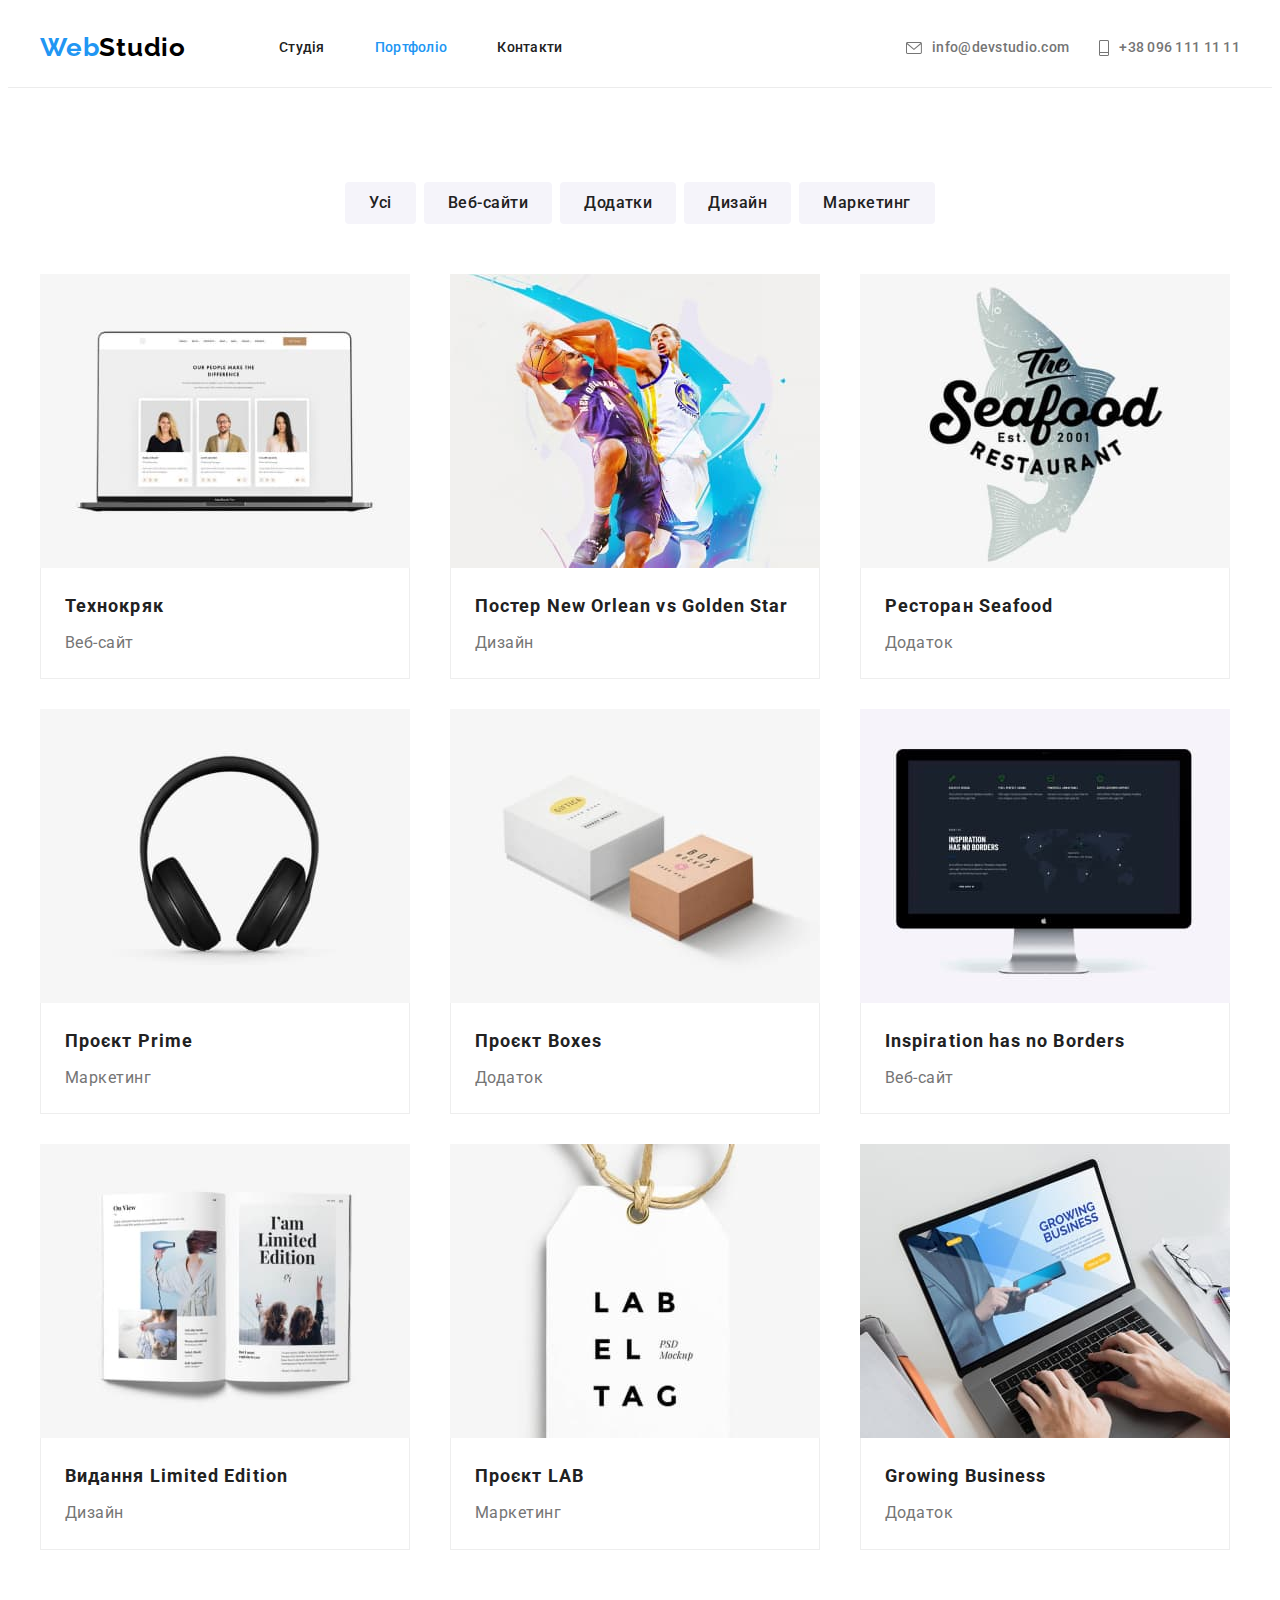
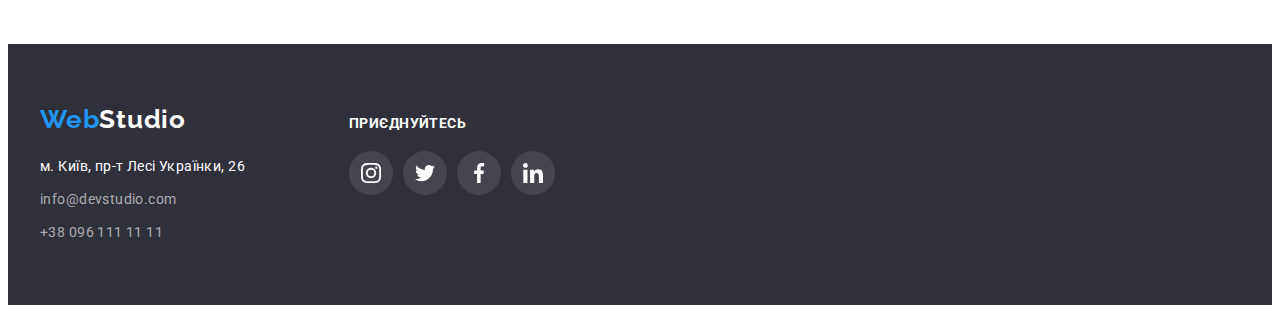
==== portfolio.html @ ee4d9ec9 "creating project" ====
<!DOCTYPE html>
<html lang="uk">
<head>
    <meta charset="UTF-8">
    <meta http-equiv="X-UA-Compatible" content="IE=edge">
    <meta name="viewport" content="width=device-width, initial-scale=1.0">
    <title>Portfolio</title>
    <link rel="stylesheet" href="https://cdnjs.cloudflare.com/ajax/libs/modern-normalize/1.1.0/modern-normalize.min.css" integrity="sha512-wpPYUAdjBVSE4KJnH1VR1HeZfpl1ub8YT/NKx4PuQ5NmX2tKuGu6U/JRp5y+Y8XG2tV+wKQpNHVUX03MfMFn9Q==" crossorigin="anonymous" referrerpolicy="no-referrer">
    <link rel="preconnect" href="https://fonts.googleapis.com">
    <link rel="preconnect" href="https://fonts.gstatic.com" crossorigin>
    <link href="https://fonts.googleapis.com/css2?family=Raleway:wght@700&family=Roboto:wght@400;500;700;900&display=swap" rel="stylesheet">
    <link rel="stylesheet" href="./css/styles.css">
</head>

<body>
    <header>
        <div class="container header-flex">
            <nav class="header-nav">
                <a class="link logo-link" href="./index.html">
                    Web<span class="logo-decor-header">Studio</span>
                </a>
                <ul class="list menu-list">
                    <li class="menu-item"><a class="link menu-item-link" href="./index.html">Студія</a></li>
                    <li class="menu-item"><a class="link menu-item-link current" href="./portfolio.html">Портфоліо</a></li>
                    <li class="menu-item"><a class="link menu-item-link" href="">Контакти</a></li>
                </ul>
            </nav>
            <ul class="list contacts-list">
                <li><a class="link contacts-link" href="mailto:info@devstudio.com">
                        <svg class="icon-email" width="16" height="12">
                            <use href="./images/icons/sprite.svg#icon-email"></use>
                        </svg>
                        info@devstudio.com</a></li>
                <li><a class="link contacts-link" href="tel:+380961111111">
                        <svg class="icon-phone" width="10" height="16">
                            <use href="./images/icons/sprite.svg#icon-phone"></use>
                        </svg>
                        +38 096 111 11 11</a></li>
            </ul>
        </div>
    </header>

    <main>
        <section class="section">
            <div class="container">
                <h1 class="visually-hidden">Портфоліо</h1>
                <ul class="list filter-list">
                    <li class="filter-list-item"><button class="btn filter-btn" type="button">Усі</button></li>
                    <li class="filter-list-item"><button class="btn filter-btn" type="button">Веб-сайти</button></li>
                    <li class="filter-list-item"><button class="btn filter-btn" type="button">Додатки</button></li>
                    <li class="filter-list-item"><button class="btn filter-btn" type="button">Дизайн</button></li>
                    <li class="filter-list-item"><button class="btn filter-btn" type="button">Маркетинг</button></li>
                </ul>
                
                <ul class="list portfolio-list">
                    <li class="portfolio-card">
                        <a class="link portfolio-link" href="/">
                            <img class="portfolio-img" src="./images/portfolio-img-01.jpg" alt="portfolio-img-01" width="370" height="294">
                            <div class="portfolio-card-text">
                                <h2 class="portfolio-title">Технокряк</h2>
                                <p class="portfolio-desc">Веб-сайт</p>
                            </div>
                        </a>
                    </li>
                    <li class="portfolio-card">
                        <a class="link portfolio-link" href="/">
                            <img class="portfolio-img" src="./images/portfolio-img-02.jpg" alt="portfolio-img-02" width="370" height="294">
                            <div class="portfolio-card-text">
                                <h2 class="portfolio-title">Постер New Orlean vs Golden Star</h2>
                                <p class="portfolio-desc">Дизайн</p>
                            </div>                            
                        </a>
                    </li>
                    <li class="portfolio-card">
                        <a class="link portfolio-link" href="/">
                            <img class="portfolio-img" src="./images/portfolio-img-03.jpg" alt="portfolio-img-03" width="370" height="294">
                            <div class="portfolio-card-text">
                                <h2 class="portfolio-title">Ресторан Seafood</h2>
                                <p class="portfolio-desc">Додаток</p>
                            </div>                            
                        </a>
                    </li>
                    <li class="portfolio-card">
                        <a class="link portfolio-link" href="/">
                            <img class="portfolio-img" src="./images/portfolio-img-04.jpg" alt="portfolio-img-04" width="370" height="294">
                            <div class="portfolio-card-text">
                                <h2 class="portfolio-title">Проєкт Prime</h2>
                                <p class="portfolio-desc">Маркетинг</p>
                            </div>                            
                        </a>
                    </li>
                    <li class="portfolio-card">
                        <a class="link portfolio-link" href="/">
                            <img class="portfolio-img" src="./images/portfolio-img-05.jpg" alt="portfolio-img-05" width="370" height="294">
                            <div class="portfolio-card-text">
                                <h2 class="portfolio-title">Проєкт Boxes</h2>
                                <p class="portfolio-desc">Додаток</p>
                            </div>                            
                        </a>
                    </li>
                    <li class="portfolio-card">
                        <a class="link portfolio-link" href="/">
                            <img class="portfolio-img" src="./images/portfolio-img-06.jpg" alt="portfolio-img-06" width="370" height="294">
                            <div class="portfolio-card-text">
                                <h2 class="portfolio-title">Inspiration has no Borders</h2>
                                <p class="portfolio-desc">Веб-сайт</p>
                            </div>                            
                        </a>
                    </li>
                    <li class="portfolio-card">
                        <a class="link portfolio-link" href="/">
                            <img class="portfolio-img" src="./images/portfolio-img-07.jpg" alt="portfolio-img-07" width="370" height="294">
                            <div class="portfolio-card-text">
                                <h2 class="portfolio-title">Видання Limited Edition</h2>
                                <p class="portfolio-desc">Дизайн</p>
                            </div>                            
                        </a>
                    </li>
                    <li class="portfolio-card">
                        <a class="link portfolio-link" href="/">
                            <img class="portfolio-img" src="./images/portfolio-img-08.jpg" alt="portfolio-img-08" width="370" height="294">
                            <div class="portfolio-card-text">
                                <h2 class="portfolio-title">Проєкт LAB</h2>
                                <p class="portfolio-desc">Маркетинг</p>
                            </div>                            
                        </a>
                    </li>
                    <li class="portfolio-card">
                        <a class="link portfolio-link" href="/">
                            <img class="portfolio-img" src="./images/portfolio-img-09.jpg" alt="portfolio-img-09" width="370" height="294">
                            <div class="portfolio-card-text">
                                <h2 class="portfolio-title">Growing Business</h2>
                                <p class="portfolio-desc">Додаток</p>
                            </div>                            
                        </a>
                    </li>
                </ul>
            </div>
        </section>
    </main>

    <footer>
        <div class="container">
            <div>
                <a class="link logo-link footer-logo" href="./index.html">
                    Web<span class="logo-decor-footer">Studio</span>
                </a>
                <address class="footer-list">
                    <ul class="list">
                        <li class="footer-list-item">
                            <a class="link footer-address" href="https://goo.gl/maps/kTnFqVp6dQfRhCdu8">м. Київ, пр-т Лесі
                                Українки, 26</a>
                        </li>
                        <li class="footer-list-item">
                            <a class="link footer-contact" href="mailto:info@devstudio.com">info@devstudio.com</a>
                        </li>
                        <li class="footer-list-item">
                            <a class="link footer-contact" href="tel:+380961111111">+38 096 111 11 11</a>
                        </li>
                    </ul>
                </address>
            </div>
            <div>
                <p class="footer-social-title">приєднуйтесь</p>
                <ul class="list footer-social-list">
                    <li class="footer-social-item">
                        <a class="link social-link" href="">
                            <svg class="social-icon" width="20" height="20">
                                <use href="./images/icons/sprite.svg#icon-instagram"></use>
                            </svg>
                        </a>
                    </li>
                    <li class="footer-social-item">
                        <a class="link social-link" href="">
                            <svg class="social-icon" width="20" height="20">
                                <use href="./images/icons/sprite.svg#icon-twitter"></use>
                            </svg>
                        </a>
                    </li>
                    <li class="footer-social-item">
                        <a class="link social-link" href="">
                            <svg class="social-icon" width="20" height="20">
                                <use href="./images/icons/sprite.svg#icon-facebook"></use>
                            </svg>
                        </a>
                    </li>
                    <li class="footer-social-item">
                        <a class="link social-link" href="">
                            <svg class="social-icon" width="20" height="20">
                                <use href="./images/icons/sprite.svg#icon-linkedin"></use>
                            </svg>
                        </a>
                    </li>
                </ul>
            </div>
        </div>
    </footer>
    
</body>

</html>
---- css/styles.css ----
/* ===general=== */

:root {
    --white-color: #FFFFFF;
    --accent-color: #2196F3;
    /* (gray for btn and section)  */
    --gray-bgcolor: #F5F4FA;
    --dark-bgcolor: #2F303A;
    --gray-text-color: #757575;
    --dark-text-color: #212121;
    --black-text-color: #000000;
    --accent-hero-btn-color: #188CE8;
    --white-border: #EEEEEE;
    --border-bottom-line: #ECECEC;
    --overlay-color: #2f303a66;
    --icon-gray-color: #AFB1B8;
    --icon-dark-gray-color: #ffffff1a;
}

body {
    font-family: 'Roboto', sans-serif;
    font-style: normal;
    font-size: 14px;
    line-height: 1.71;
    color: var(--dark-text-color);
    background-color: var(--white-color);  
}

h1, h2, h3, h4, p {
    margin-top: 0;
    margin-bottom: 0;
}

.link {
    text-decoration: none;
}

.link:visited {
    text-decoration: none;
}

.list {
    list-style: none;
    padding: 0;
    margin: 0;
}

.visually-hidden {
    position: absolute;
    width: 1px;
    height: 1px;
    margin: -1px;
    padding: 0;
    overflow: hidden;
    border: 0;
    clip: rect(0 0 0 0);
}

.section-title {
    font-weight: 700;
    font-size: 36px;
    line-height: 1.17;
    text-align: center;
    letter-spacing: 0.03em;
    color: var(--dark-text-color);
    margin-bottom: 50px;
}

img {
    display: block;
}

.container {
    width: 1200px;
    margin: 0 auto;
    padding: 0 15px;
}

.section {
    padding: 94px 0;
}

.social-link {
    width: 44px;
    height: 44px;
    border-radius: 50%;
    display: flex;
    justify-content: center;
    align-items: center;
    fill: var(--icon-gray-color);
}

.social-link:hover,
.social-link:focus {
    background-color: var(--accent-color);
    fill: var(--white-color);
}

/* ===header=== */

header {
    border-bottom: 1px solid var(--border-bottom-line);
    padding-top: 24px;
    padding-bottom: 24px;
}

.header-flex, .header-nav, .menu-list, .contacts-list, .contacts-link {
    display: flex;
    align-items: center;
}

.header-flex {
    justify-content: space-between;
}

.logo-link {
    font-family: 'Raleway', sans-serif;
    font-style: normal;
    font-weight: 700;
    font-size: 26px;
    line-height: 1.2;
    letter-spacing: 0.03em; 
    color: var(--accent-color);
    margin-right: 93px;
}

.logo-decor-header {
    color: var(--black-text-color);
}

.menu-item-link {
    font-weight: 500;
    font-size: 14px;
    line-height: 1.14;
    letter-spacing: 0.02em;
    color: var(--dark-text-color);    
}

.menu-item:not(:last-child) {
    margin-right: 50px;
}

.current {
    color: var(--accent-color);
}

.contacts-list {
    margin-left: auto;
    gap: 30px;
}

.contacts-link {
    font-weight: 500;
    font-size: 14px;
    line-height: 1.14;
    letter-spacing: 0.02em;
    color: var(--gray-text-color);
}

.icon-email, .icon-phone {
    display: inline-block;
    margin-right: 10px;
    fill: var(--gray-text-color);
}

.menu-item-link:hover,
.menu-item-link:focus,
.contacts-link:hover,
.contacts-link:focus {
    color: var(--accent-color);
}

.contacts-link:hover svg,
.contacts-link:focus svg {
    fill: var(--accent-color);
}

/* ===main=== */

/* ===hero=== */

.section-hero {
    text-align: center;
    background-color: var(--dark-bgcolor);
    max-width: 1600px;
    padding: 200px 0;
    margin-left: auto;
    margin-right: auto;
    background-image: linear-gradient(var(--overlay-color), var(--overlay-color)), url(../images/hero.jpg);
    background-size: cover;
    background-position: center;
    background-repeat: no-repeat;
}

.hero-title {
    font-weight: 900;
    font-size: 44px;
    line-height: 1.36;
    letter-spacing: 0.06em;
    text-transform: uppercase;
    color: var(--white-color);
    margin: 0 auto 30px;
    max-width: 696px;
}

.hero-btn {
    font-family: inherit;
    font-weight: 700;
    font-size: 16px;
    line-height: 1.88;
    letter-spacing: 0.06em;
    color: var(--white-color);
    background-color: var(--accent-color);
    padding: 10px 32px;
    border-color: transparent;
    border-radius: 4px;
    box-shadow: 0px 4px 4px rgba(0, 0, 0, 0.15);
}

.hero-btn:hover, .hero-btn:focus {
    background-color: var(--accent-hero-btn-color);
    cursor: pointer;
}

/* ===special=== */

.special-list {
    display: flex;
}

.special-item {
    flex-basis: calc((100% - 3*30px)/4);
}

.special-item:not(:last-child) {
    margin-right: 30px;
}

.special-icon-container {
    width: 270px;
    height: 120px;
    border-radius: 4px;
    background-color: var(--gray-bgcolor);
    display: flex;
    justify-content: center;
    align-items: center;
    margin-bottom: 30px;
}

.special-title {
    font-weight: 700;
    font-size: 14px;
    line-height: 1.14;
    letter-spacing: 0.03em;
    text-transform: uppercase;
    color: var(--dark-text-color);
    margin-bottom: 10px;
}

.special-desc {
    letter-spacing: 0.03em;
    color: var(--gray-text-color);
}

/* ===feature=== */

.section-feature {
    padding-top: 0;
}

.feature-list {
    display: flex;
    flex-wrap: wrap;
}

.feature-item:not(:last-child) {
    margin-right: 30px;
}

/* ===team=== */

.section-team {
    background-color: var(--gray-bgcolor);
    margin-bottom: 0;
    padding-bottom: 94px;
}

.team-list {
    display: flex;
    flex-wrap: wrap;
}

.team-card {
    flex-basis: calc((100% - 90px)/4);
    background-color: var(--white-color);
    box-shadow: 0px 1px 3px rgba(0, 0, 0, 0.12), 0px 1px 1px rgba(0, 0, 0, 0.14), 0px 2px 1px rgba(0, 0, 0, 0.2);
    border-radius: 0px 0px 4px 4px;
}

.team-card:not(:last-child) {
    margin-right: 30px;
}

.team-card-text {
    text-align: center;
    font-size: 16px;
    line-height: 1.19;
    letter-spacing: 0.03em;
    color: var(--dark-text-color);
    padding: 30px 32px;
}

.team-title {
    font-size: 16px;
    font-weight: 500;
    margin-bottom: 10px;
}

.team-desc {
    color: var(--gray-text-color);
    margin-bottom: 16px;
}

.team-social-list {
    display: flex;
    justify-content: space-between;
    align-items: center;
}

/* ===clients=== */

.clients-list {
    display: flex;
    flex-wrap: wrap;
    justify-content: space-between;
    align-items: center;
}

.clients-item:not(:last-child) {
    margin-right: 30px;
}

.clients-link {
    fill: var(--icon-gray-color);
    width: 170px;
    height: 92px;
    border: 1px solid var(--icon-gray-color);
    border-radius: 4px;
    display: flex;
    justify-content: center;
    align-items: center;
}

.clients-link:hover, .clients-link:focus {
    fill: var(--accent-color);
    border-color: var(--accent-color);
}

/* ===footer=== */

footer {
    background-color: var(--dark-bgcolor);
    padding: 60px 0;
}

footer .container {
    display: flex;
    align-items: baseline;
}

footer .container div:first-of-type {
    margin-right: 70px;
}

.footer-logo {
    display: inline-block;
    margin-bottom: 20px;
}

.logo-decor-footer {
    color: var(--white-color);
}

.footer-list-item:not(:last-child) {
    margin-bottom: 9px;
}

.footer-address, .footer-contact {
    font-style: normal;
    font-size: 14px;
    line-height: 1.71;
    letter-spacing: 0.03em;
    color: var(--white-color);    
}

.footer-contact {
    color: rgba(255, 255, 255, 0.6);
}

.footer-social-title {
    font-weight: 700;
    font-size: 14px;
    line-height: 1.14;
    letter-spacing: 0.03em;
    text-transform: uppercase;
    color: var(--white-color);
    margin-bottom: 20px;
}

.footer-social-list {
    display: flex;
    justify-content: space-between;
    align-items: center;
    min-width: 206px;
}

.footer-social-item .social-link {
    fill: var(--white-color);
    background-color: var(--icon-dark-gray-color);
}

.footer-social-item .social-link:hover,
.footer-social-item .social-link:focus {
    background-color: var(--accent-color);
}

/* ===portfolio=== */

.filter-list {
    display: flex;
    justify-content: center;
    margin-bottom: 50px;
}

.filter-list-item:not(:last-child) {
    margin-right: 8px;
}

.filter-btn {
    font-family: inherit;
    font-weight: 500;
    font-size: 16px;
    line-height: 1.63;
    text-align: center;
    letter-spacing: 0.03em;
    color: var(--dark-text-color);
    background-color: var(--gray-bgcolor);
    border-radius: 4px;
    border-color: transparent;
    padding: 6px 22px;
}

.filter-btn:hover, .filter-btn:focus {
    color: var(--white-color);
    background-color: var(--accent-color);
    cursor: pointer;
    box-shadow: 0px 3px 1px rgba(0, 0, 0, 0.1), 0px 1px 2px rgba(0, 0, 0, 0.08), 0px 2px 2px rgba(0, 0, 0, 0.12);
}

.portfolio-list {
    display: flex;
    flex-wrap: wrap;
}

.portfolio-card {
    display: inline-block;
    background-color: var(--white-color);
    flex-basis: calc((100% - 60px)/3);
}

.portfolio-card:not(:nth-child(3n)) {
    margin-right: 30px;
}

.portfolio-card:not(:nth-last-child(-n+3)) {
    margin-bottom: 30px;
}

.portfolio-link {
    display: inline-block;
}

.portfolio-link:hover,
.portfolio-link:focus {
    box-shadow: 0px 1px 1px rgba(0, 0, 0, 0.12), 0px 4px 4px rgba(0, 0, 0, 0.06), 1px 4px 6px rgba(0, 0, 0, 0.16);
}

.portfolio-card-text {
    padding: 20px 24px;
    border-right: 1px solid var(--white-border);
    border-left: 1px solid var(--white-border);
    border-bottom: 1px solid var(--white-border);
}

.portfolio-title {
    font-weight: 700;
    font-size: 18px;
    line-height: 2;
    letter-spacing: 0.06em;
    color: var(--dark-text-color);
    margin-bottom: 4px;
}

.portfolio-desc {
    font-size: 16px;
    line-height: 1.88;
    letter-spacing: 0.03em;
    color: var(--gray-text-color);
}
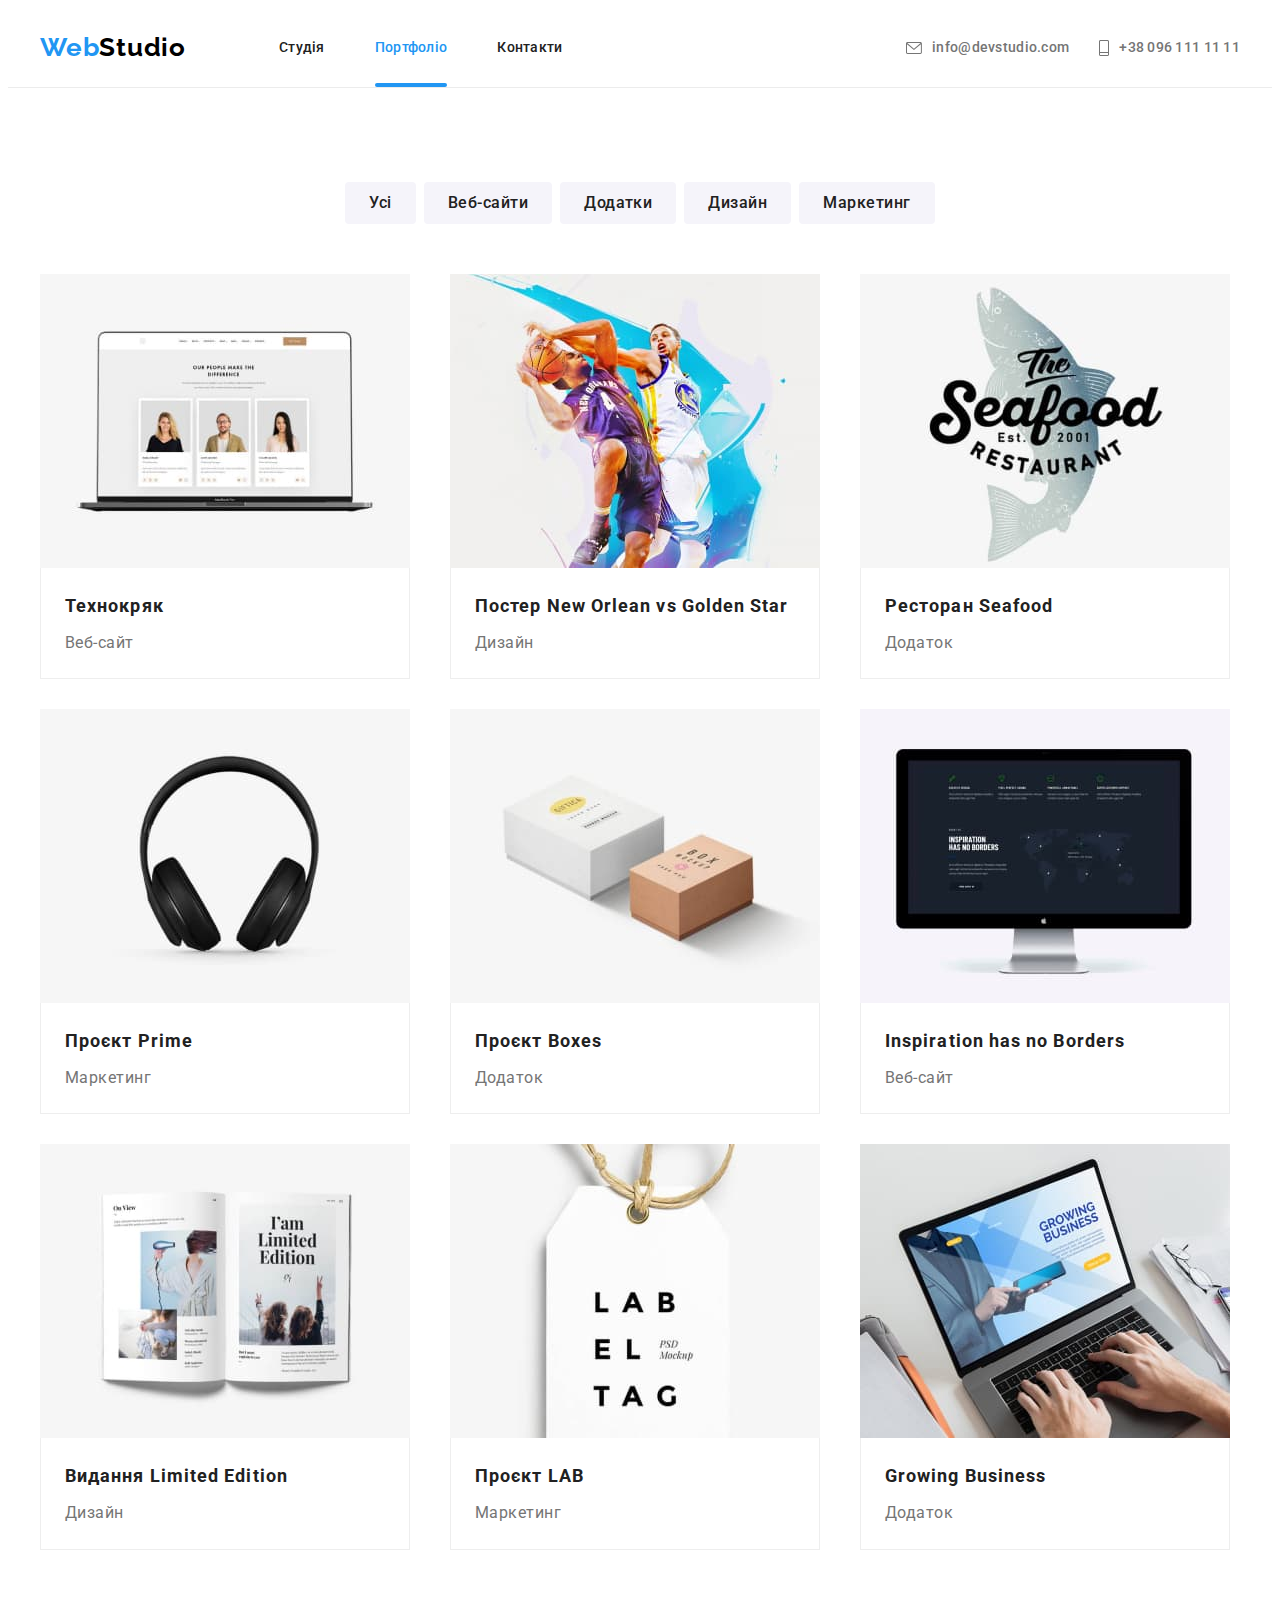
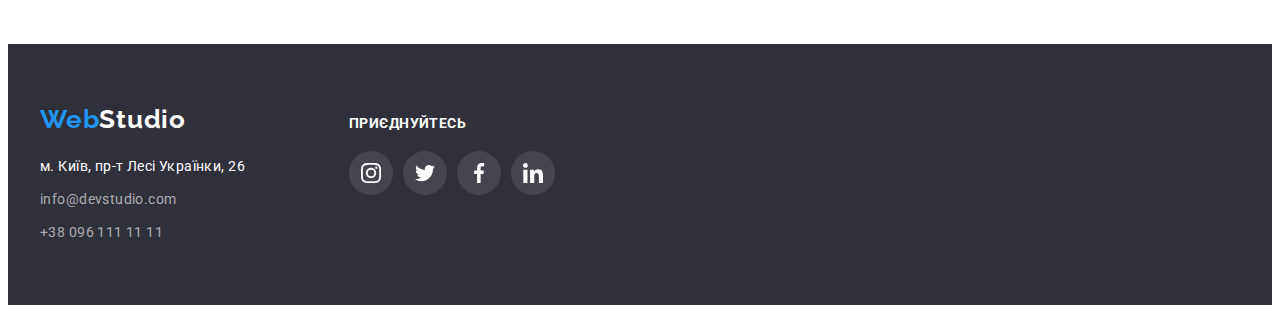
==== commit 49432090: "portfolio-overlay draft added" ====
--- a/portfolio.html
+++ b/portfolio.html
@@ -56,6 +56,7 @@
                     <li class="portfolio-card">
                         <a class="link portfolio-link" href="/">
                             <img class="portfolio-img" src="./images/portfolio-img-01.jpg" alt="portfolio-img-01" width="370" height="294">
+                            <p class="portfolio-overlay">Ресурс пропонує комплексні пропозиції з різним рівнем функціоналу та сервісів. Все це дозволить відвідувачу отримати вичерпні відомості про компанію чи приватну особу.</p>
                             <div class="portfolio-card-text">
                                 <h2 class="portfolio-title">Технокряк</h2>
                                 <p class="portfolio-desc">Веб-сайт</p>
--- a/css/styles.css
+++ b/css/styles.css
@@ -15,6 +15,8 @@
     --overlay-color: #2f303a66;
     --icon-gray-color: #AFB1B8;
     --icon-dark-gray-color: #ffffff1a;
+    --feature-bgcolor: #2f303acc;
+    --portfolio-overlay-color: #2196f3e6;
 }
 
 body {
@@ -88,6 +90,7 @@
     justify-content: center;
     align-items: center;
     fill: var(--icon-gray-color);
+    transition: background-color 250ms cubic-bezier(0.4, 0, 0.2, 1);
 }
 
 .social-link:hover,
@@ -133,7 +136,8 @@
     font-size: 14px;
     line-height: 1.14;
     letter-spacing: 0.02em;
-    color: var(--dark-text-color);    
+    color: var(--dark-text-color);
+    transition: color 250ms cubic-bezier(0.4, 0, 0.2, 1);
 }
 
 .menu-item:not(:last-child) {
@@ -142,6 +146,18 @@
 
 .current {
     color: var(--accent-color);
+    position: relative;
+}
+
+.current::after {
+    content: "";
+    position: absolute;
+    display: block;
+    bottom: -32px;
+    width: 100%;
+    height: 4px;
+    border-radius: 2px;
+    background-color: var(--accent-color);
 }
 
 .contacts-list {
@@ -155,6 +171,7 @@
     line-height: 1.14;
     letter-spacing: 0.02em;
     color: var(--gray-text-color);
+    transition: color 250ms cubic-bezier(0.4, 0, 0.2, 1);
 }
 
 .icon-email, .icon-phone {
@@ -215,6 +232,7 @@
     border-color: transparent;
     border-radius: 4px;
     box-shadow: 0px 4px 4px rgba(0, 0, 0, 0.15);
+    transition: background-color 250ms cubic-bezier(0.4, 0, 0.2, 1);
 }
 
 .hero-btn:hover, .hero-btn:focus {
@@ -273,8 +291,43 @@
     flex-wrap: wrap;
 }
 
+.feature-item {
+    display: block;
+}
+
 .feature-item:not(:last-child) {
     margin-right: 30px;
+}
+
+.feature-link {
+    position: relative;
+    width: 370px;
+    height: 294px;
+    overflow: hidden;
+    display: block;
+}
+
+.feature-img {
+    display: block;
+    max-width: 100%;
+    height: auto;
+}
+
+.feature-desc {
+    position: absolute;
+    bottom: 0;
+    width: 100%;
+    font-weight: 700;
+    font-size: 14px;
+    line-height: 1.14;
+    text-align: center;
+    letter-spacing: 0.03em;
+    text-transform: uppercase;
+    color: var(--white-color);
+    margin: 0;
+    padding-top: 27px;
+    padding-bottom: 27px;
+    background-color: var(--feature-bgcolor);
 }
 
 /* ===team=== */
@@ -349,6 +402,7 @@
     display: flex;
     justify-content: center;
     align-items: center;
+    transition: color 250ms cubic-bezier(0.4, 0, 0.2, 1), border-color 250ms cubic-bezier(0.4, 0, 0.2, 1);
 }
 
 .clients-link:hover, .clients-link:focus {
@@ -417,7 +471,7 @@
 .footer-social-item .social-link {
     fill: var(--white-color);
     background-color: var(--icon-dark-gray-color);
-}
+    transition: background-color 250ms cubic-bezier(0.4, 0, 0.2, 1);}
 
 .footer-social-item .social-link:hover,
 .footer-social-item .social-link:focus {
@@ -448,6 +502,9 @@
     border-radius: 4px;
     border-color: transparent;
     padding: 6px 22px;
+    transition: color 250ms cubic-bezier(0.4, 0, 0.2, 1),
+    background-color 250ms cubic-bezier(0.4, 0, 0.2, 1),
+    box-shadow 250ms cubic-bezier(0.4, 0, 0.2, 1);
 }
 
 .filter-btn:hover, .filter-btn:focus {
@@ -466,6 +523,8 @@
     display: inline-block;
     background-color: var(--white-color);
     flex-basis: calc((100% - 60px)/3);
+    overflow: hidden;
+    position: relative;
 }
 
 .portfolio-card:not(:nth-child(3n)) {
@@ -478,6 +537,7 @@
 
 .portfolio-link {
     display: inline-block;
+    transition: box-shadow 250ms cubic-bezier(0.4, 0, 0.2, 1);
 }
 
 .portfolio-link:hover,
@@ -507,3 +567,24 @@
     letter-spacing: 0.03em;
     color: var(--gray-text-color);
 }
+
+.portfolio-overlay {
+    position: absolute;
+    top: 0;
+    left: 0;
+    width: 100%;
+    height: 100%;
+    background-color: var(--portfolio-overlay-color);
+    font-size: 18px;
+    line-height: 1.56;
+    letter-spacing: 0.03em;
+    color: var(--white-color);
+    margin: 0;
+    padding: 63px 24px;
+    transform: translateY(100%);
+    transition: transform 250ms cubic-bezier(0.4, 0, 0.2, 1);
+}
+
+.portfolio-card:hover .portfolio-overlay {
+    transform: translateY(0);
+}